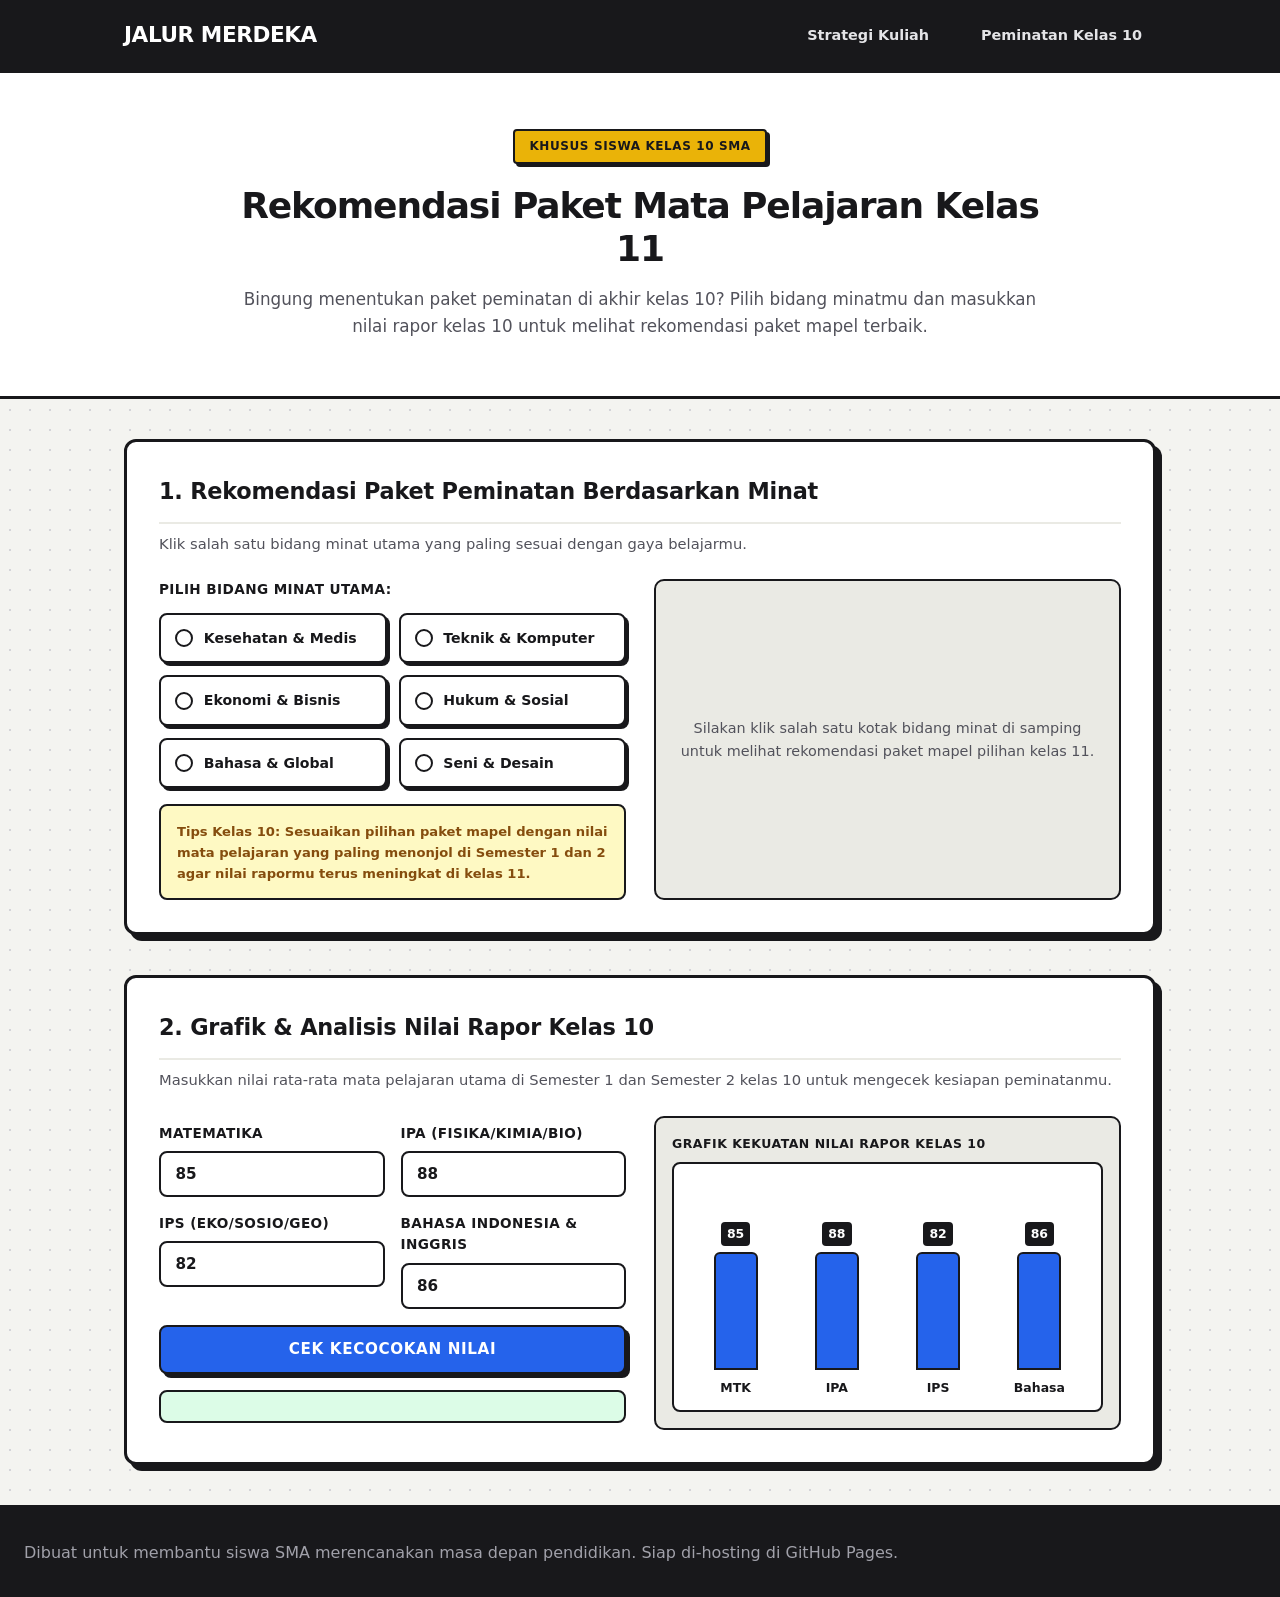
==== kelas10.html @ b03ec53b "Create kelas10.html for student subject recommendations This HTML file provides a structure for a we" ====
<!DOCTYPE html>
<html lang="id">
<head>
    <meta charset="UTF-8">
    <meta name="viewport" content="width=device-width, initial-scale=1.0">
    <title>Jalur Merdeka - Rekomendasi Peminatan Kelas 10</title>
    <link rel="stylesheet" href="style.css">
</head>
<body>

    <nav>
        <div class="nav-container">
            <div class="brand-title">Jalur Merdeka</div>
            <div class="nav-links">
                <a href="index.html">Strategi Kuliah</a>
                <a href="kelas10.html">Peminatan Kelas 10</a>
            </div>
        </div>
    </nav>

    <header>
        <div class="header-inner">
            <span class="badge-tag">Khusus Siswa Kelas 10 SMA</span>
            <h1>Rekomendasi Paket Mata Pelajaran Kelas 11</h1>
            <p>Bingung menentukan paket peminatan di akhir kelas 10? Pilih bidang minatmu dan masukkan nilai rapor kelas 10 untuk melihat rekomendasi paket mapel terbaik.</p>
        </div>
    </header>

    <main>

        <section class="card-section">
            <h2>1. Rekomendasi Paket Peminatan Berdasarkan Minat</h2>
            <p class="section-desc">Klik salah satu bidang minat utama yang paling sesuai dengan gaya belajarmu.</p>

            <div class="grid-2">
                <div>
                    <label class="field-label">Pilih Bidang Minat Utama:</label>
                    <div class="option-grid">
                        <label class="option-box">
                            <input type="radio" name="minatRadio" value="kesehatan" onchange="cekMinatKelas10()">
                            <span>Kesehatan & Medis</span>
                        </label>
                        <label class="option-box">
                            <input type="radio" name="minatRadio" value="teknik" onchange="cekMinatKelas10()">
                            <span>Teknik & Komputer</span>
                        </label>
                        <label class="option-box">
                            <input type="radio" name="minatRadio" value="bisnis" onchange="cekMinatKelas10()">
                            <span>Ekonomi & Bisnis</span>
                        </label>
                        <label class="option-box">
                            <input type="radio" name="minatRadio" value="sosial" onchange="cekMinatKelas10()">
                            <span>Hukum & Sosial</span>
                        </label>
                        <label class="option-box">
                            <input type="radio" name="minatRadio" value="bahasa" onchange="cekMinatKelas10()">
                            <span>Bahasa & Global</span>
                        </label>
                        <label class="option-box">
                            <input type="radio" name="minatRadio" value="kreatif" onchange="cekMinatKelas10()">
                            <span>Seni & Desain</span>
                        </label>
                    </div>

                    <div class="note-box">
                        Tips Kelas 10: Sesuaikan pilihan paket mapel dengan nilai mata pelajaran yang paling menonjol di Semester 1 dan 2 agar nilai rapormu terus meningkat di kelas 11.
                    </div>
                </div>

                <div id="hasilMinat10" class="result-panel">
                    <p class="placeholder-text">Silakan klik salah satu kotak bidang minat di samping untuk melihat rekomendasi paket mapel pilihan kelas 11.</p>
                </div>
            </div>
        </section>

        <section class="card-section">
            <h2>2. Grafik & Analisis Nilai Rapor Kelas 10</h2>
            <p class="section-desc">Masukkan nilai rata-rata mata pelajaran utama di Semester 1 dan Semester 2 kelas 10 untuk mengecek kesiapan peminatanmu.</p>

            <div class="grid-2 align-center">
                <div class="input-stack">
                    <div class="grid-2 compact-grid">
                        <div>
                            <label class="field-label" for="nMtk">Matematika</label>
                            <input type="number" id="nMtk" value="85" min="0" max="100" step="0.01" oninput="updateGrafik10()">
                        </div>
                        <div>
                            <label class="field-label" for="nIpa">IPA (Fisika/Kimia/Bio)</label>
                            <input type="number" id="nIpa" value="88" min="0" max="100" step="0.01" oninput="updateGrafik10()">
                        </div>
                        <div>
                            <label class="field-label" for="nIps">IPS (Eko/Sosio/Geo)</label>
                            <input type="number" id="nIps" value="82" min="0" max="100" step="0.01" oninput="updateGrafik10()">
                        </div>
                        <div>
                            <label class="field-label" for="nBhs">Bahasa Indonesia & Inggris</label>
                            <input type="number" id="nBhs" value="86" min="0" max="100" step="0.01" oninput="updateGrafik10()">
                        </div>
                    </div>
                    <button type="button" onclick="updateGrafik10()" class="btn-solid">
                        Cek Kecocokan Nilai
                    </button>
                    <div id="statusNilai10" class="status-banner status-good"></div>
                </div>

                <div class="result-panel chart-box">
                    <div class="chart-heading">Grafik Kekuatan Nilai Rapor Kelas 10</div>
                    <div class="bar-chart-area">
                        <div class="bar-col">
                            <span id="lblK1" class="bar-val">85</span>
                            <div id="barK1" class="bar-fill"></div>
                            <span class="bar-name">MTK</span>
                        </div>
                        <div class="bar-col">
                            <span id="lblK2" class="bar-val">88</span>
                            <div id="barK2" class="bar-fill"></div>
                            <span class="bar-name">IPA</span>
                        </div>
                        <div class="bar-col">
                            <span id="lblK3" class="bar-val">82</span>
                            <div id="barK3" class="bar-fill"></div>
                            <span class="bar-name">IPS</span>
                        </div>
                        <div class="bar-col">
                            <span id="lblK4" class="bar-val">86</span>
                            <div id="barK4" class="bar-fill"></div>
                            <span class="bar-name">Bahasa</span>
                        </div>
                    </div>
                </div>
            </div>
        </section>

    </main>

    <footer>
        <p>Dibuat untuk membantu siswa SMA merencanakan masa depan pendidikan. Siap di-hosting di GitHub Pages.</p>
    </footer>

    <script src="kelas10.js"></script>
</body>
</html>
---- style.css ----
:root {
  --bg-page: #f4f4f0;
  --bg-card: #ffffff;
  --bg-subtle: #eaeae4;
  --ink-primary: #18181b;
  --ink-secondary: #52525b;
  --accent-primary: #2563eb;
  --accent-hover: #1d4ed8;
  --accent-secondary: #eab308;
  --border-dark: #18181b;
  --border-light: #d4d4d8;
  --status-success-bg: #dcfce7;
  --status-success-text: #166534;
  --status-warn-bg: #fef9c3;
  --status-warn-text: #854d0e;
}

* {
  box-sizing: border-box;
  margin: 0;
  padding: 0;
}

body {
  font-family: system-ui, -apple-system, BlinkMacSystemFont, "Segoe UI", Roboto, sans-serif;
  background-color: var(--bg-page);
  background-image: radial-gradient(#d4d4d8 1px, transparent 1px);
  background-size: 20px 20px;
  color: var(--ink-primary);
  line-height: 1.6;
}

nav {
  background-color: var(--ink-primary);
  color: #ffffff;
  border-bottom: 3px solid var(--border-dark);
  position: sticky;
  top: 0;
  z-index: 50;
}

.nav-container {
  max-width: 1080px;
  margin: 0 auto;
  padding: 1rem 1.5rem;
  display: flex;
  justify-content: space-between;
  align-items: center;
}

.brand-title {
  font-size: 1.35rem;
  font-weight: 800;
  letter-spacing: -0.02em;
  text-transform: uppercase;
}

.nav-links {
  display: flex;
  gap: 1.5rem;
}

.nav-links a {
  color: #e4e4e7;
  text-decoration: none;
  font-size: 0.9rem;
  font-weight: 600;
  padding: 0.35rem 0.75rem;
  border: 2px solid transparent;
  border-radius: 6px;
  transition: all 0.15s ease;
}

.nav-links a:hover {
  background-color: var(--accent-secondary);
  color: var(--ink-primary);
  border-color: var(--border-dark);
}

header {
  background-color: var(--bg-card);
  border-bottom: 3px solid var(--border-dark);
  padding: 3.5rem 1.5rem;
  text-align: center;
}

.header-inner {
  max-width: 800px;
  margin: 0 auto;
}

.badge-tag {
  display: inline-block;
  background-color: var(--accent-secondary);
  color: var(--ink-primary);
  font-size: 0.75rem;
  font-weight: 800;
  text-transform: uppercase;
  letter-spacing: 0.05em;
  padding: 0.35rem 0.9rem;
  border: 2px solid var(--border-dark);
  border-radius: 4px;
  box-shadow: 3px 3px 0px var(--border-dark);
}

header h1 {
  margin-top: 1.25rem;
  font-size: 2.25rem;
  font-weight: 800;
  line-height: 1.2;
  letter-spacing: -0.03em;
}

header p {
  margin-top: 1rem;
  color: var(--ink-secondary);
  font-size: 1.05rem;
}

main {
  max-width: 1080px;
  margin: 0 auto;
  padding: 2.5rem 1.5rem;
  display: flex;
  flex-direction: column;
  gap: 2.5rem;
}

.card-section {
  background-color: var(--bg-card);
  border: 3px solid var(--border-dark);
  border-radius: 12px;
  padding: 2rem;
  box-shadow: 6px 6px 0px var(--border-dark);
}

.card-section h2 {
  font-size: 1.4rem;
  font-weight: 800;
  letter-spacing: -0.01em;
  border-bottom: 2px solid var(--bg-subtle);
  padding-bottom: 0.75rem;
}

.section-desc {
  font-size: 0.92rem;
  color: var(--ink-secondary);
  margin-top: 0.5rem;
}

.grid-2 {
  display: grid;
  grid-template-columns: repeat(auto-fit, minmax(280px, 1fr));
  gap: 1.75rem;
  margin-top: 1.5rem;
}

.grid-2.align-center {
  align-items: center;
}

.grid-2.compact-grid {
  margin-top: 0;
  gap: 1rem;
  grid-template-columns: repeat(auto-fit, minmax(180px, 1fr));
}

.grid-3 {
  display: grid;
  grid-template-columns: repeat(auto-fit, minmax(260px, 1fr));
  gap: 1.25rem;
  margin-top: 1.5rem;
}

.input-stack {
  display: flex;
  flex-direction: column;
  gap: 1rem;
}

.search-input {
  margin-bottom: 1rem;
}

.option-grid {
  display: grid;
  grid-template-columns: repeat(auto-fit, minmax(180px, 1fr));
  gap: 0.75rem;
  margin-top: 0.75rem;
}

.option-box {
  position: relative;
  display: flex;
  align-items: center;
  gap: 0.65rem;
  background-color: var(--bg-card);
  border: 2px solid var(--border-dark);
  border-radius: 8px;
  padding: 0.75rem 0.9rem;
  cursor: pointer;
  font-size: 0.88rem;
  font-weight: 600;
  box-shadow: 3px 3px 0px var(--border-dark);
  transition: transform 0.1s ease, background-color 0.15s ease;
  user-select: none;
}

.option-box:hover {
  background-color: var(--bg-subtle);
  transform: translate(-1px, -1px);
  box-shadow: 4px 4px 0px var(--border-dark);
}

.option-box input[type="checkbox"],
.option-box input[type="radio"] {
  appearance: none;
  width: 18px;
  height: 18px;
  border: 2px solid var(--border-dark);
  border-radius: 4px;
  background-color: #ffffff;
  cursor: pointer;
  flex-shrink: 0;
  display: grid;
  place-content: center;
}

.option-box input[type="radio"] {
  border-radius: 50%;
}

.option-box input[type="checkbox"]:checked,
.option-box input[type="radio"]:checked {
  background-color: var(--accent-primary);
}

.option-box input[type="checkbox"]:checked::before {
  content: "";
  width: 9px;
  height: 9px;
  background-color: #ffffff;
  clip-path: polygon(14% 44%, 0 65%, 50% 100%, 100% 16%, 80% 0%, 43% 62%);
}

.option-box input[type="radio"]:checked::before {
  content: "";
  width: 8px;
  height: 8px;
  border-radius: 50%;
  background-color: #ffffff;
}

.option-box:has(input:checked) {
  background-color: #dbeafe;
  border-color: var(--accent-primary);
  box-shadow: 3px 3px 0px var(--accent-primary);
}

label.field-label {
  display: block;
  font-size: 0.85rem;
  font-weight: 700;
  margin-bottom: 0.4rem;
  text-transform: uppercase;
  letter-spacing: 0.03em;
}

select,
input[type="number"],
input[type="text"] {
  width: 100%;
  padding: 0.75rem 0.9rem;
  font-family: inherit;
  font-size: 0.95rem;
  font-weight: 600;
  color: var(--ink-primary);
  background-color: var(--bg-card);
  border: 2px solid var(--border-dark);
  border-radius: 8px;
  outline: none;
}

select:focus,
input[type="number"]:focus,
input[type="text"]:focus {
  border-color: var(--accent-primary);
  box-shadow: 3px 3px 0px var(--accent-primary);
}

.btn-solid {
  width: 100%;
  padding: 0.85rem 1.25rem;
  font-family: inherit;
  font-size: 0.95rem;
  font-weight: 700;
  text-transform: uppercase;
  letter-spacing: 0.04em;
  color: #ffffff;
  background-color: var(--accent-primary);
  border: 2px solid var(--border-dark);
  border-radius: 8px;
  box-shadow: 4px 4px 0px var(--border-dark);
  cursor: pointer;
  transition: transform 0.1s ease, background-color 0.15s ease;
}

.btn-solid:hover {
  background-color: var(--accent-hover);
  transform: translate(-1px, -1px);
  box-shadow: 5px 5px 0px var(--border-dark);
}

.btn-solid:active {
  transform: translate(2px, 2px);
  box-shadow: 1px 1px 0px var(--border-dark);
}

.result-panel {
  background-color: var(--bg-subtle);
  border: 2px solid var(--border-dark);
  border-radius: 10px;
  padding: 1.5rem;
  display: flex;
  flex-direction: column;
  justify-content: center;
}

.result-panel.chart-box {
  padding: 1rem;
  min-height: 280px;
}

.placeholder-text {
  font-size: 0.9rem;
  color: var(--ink-secondary);
  text-align: center;
}

.result-title {
  font-size: 1.15rem;
  font-weight: 800;
  color: var(--accent-primary);
}

.result-block {
  margin-top: 0.85rem;
}

.result-label-priority {
  font-size: 0.75rem;
  font-weight: 800;
  text-transform: uppercase;
  color: #be123c;
  display: block;
}

.result-value-priority {
  font-size: 0.95rem;
  font-weight: 800;
  margin-top: 0.25rem;
  color: var(--ink-primary);
}

.result-label-secondary {
  font-size: 0.75rem;
  font-weight: 800;
  text-transform: uppercase;
  color: var(--ink-secondary);
  display: block;
}

.result-value-secondary {
  font-size: 0.88rem;
  font-weight: 600;
  margin-top: 0.25rem;
}

.strategy-box {
  margin-top: 1rem;
  padding: 0.75rem;
  background-color: #ffffff;
  border: 2px solid var(--border-dark);
  border-radius: 6px;
  font-size: 0.82rem;
}

.chart-heading {
  font-size: 0.78rem;
  font-weight: 800;
  text-transform: uppercase;
  letter-spacing: 0.04em;
  margin-bottom: 0.5rem;
  color: var(--ink-primary);
}

.bar-chart-area {
  background-color: #ffffff;
  border: 2px solid var(--border-dark);
  border-radius: 8px;
  padding: 1.25rem 1rem 0.75rem 1rem;
  height: 250px;
  display: flex;
  align-items: flex-end;
  justify-content: space-around;
  gap: 10px;
}

.bar-col {
  flex: 1;
  height: 100%;
  display: flex;
  flex-direction: column;
  justify-content: flex-end;
  align-items: center;
}

.bar-val {
  font-size: 0.78rem;
  font-weight: 800;
  margin-bottom: 6px;
  background-color: var(--ink-primary);
  color: #ffffff;
  padding: 2px 6px;
  border-radius: 4px;
}

.bar-fill {
  width: 100%;
  max-width: 44px;
  height: 55%;
  background-color: var(--accent-primary);
  border: 2px solid var(--border-dark);
  border-radius: 6px 6px 0 0;
  transition: height 0.25s ease;
}

.bar-name {
  font-size: 0.78rem;
  font-weight: 800;
  margin-top: 8px;
}

.note-box {
  margin-top: 1rem;
  padding: 0.9rem 1rem;
  background-color: var(--status-warn-bg);
  color: var(--status-warn-text);
  border: 2px solid var(--border-dark);
  border-radius: 8px;
  font-size: 0.82rem;
  font-weight: 600;
}

.status-banner {
  padding: 0.9rem 1rem;
  border: 2px solid var(--border-dark);
  border-radius: 8px;
  font-size: 0.88rem;
  font-weight: 600;
}

.status-good {
  background-color: var(--status-success-bg);
  color: var(--status-success-text);
}

.status-warn {
  background-color: var(--status-warn-bg);
  color: var(--status-warn-text);
}

.idea-card {
  background-color: var(--bg-card);
  border: 2px solid var(--border-dark);
  border-radius: 10px;
  padding: 1.25rem;
  box-shadow: 4px 4px 0px var(--border-dark);
  display: flex;
  flex-direction: column;
  gap: 0.5rem;
}

.idea-tag {
  align-self: flex-start;
  font-size: 0.72rem;
  font-weight: 800;
  text-transform: uppercase;
  padding: 0.25rem 0.6rem;
  background-color: var(--bg-subtle);
  border: 1.5px solid var(--border-dark);
  border-radius: 4px;
}

.idea-card h3 {
  font-size: 1.05rem;
  font-weight: 800;
}

.idea-card p {
  font-size: 0.86rem;
  color: var(--ink-secondary);
}

footer {
  background-color: var(--ink-primary);
  color: #a1a1aa;
  border-top: 3px solid var(--border-dark);
  padding: 2rem 1.5rem;
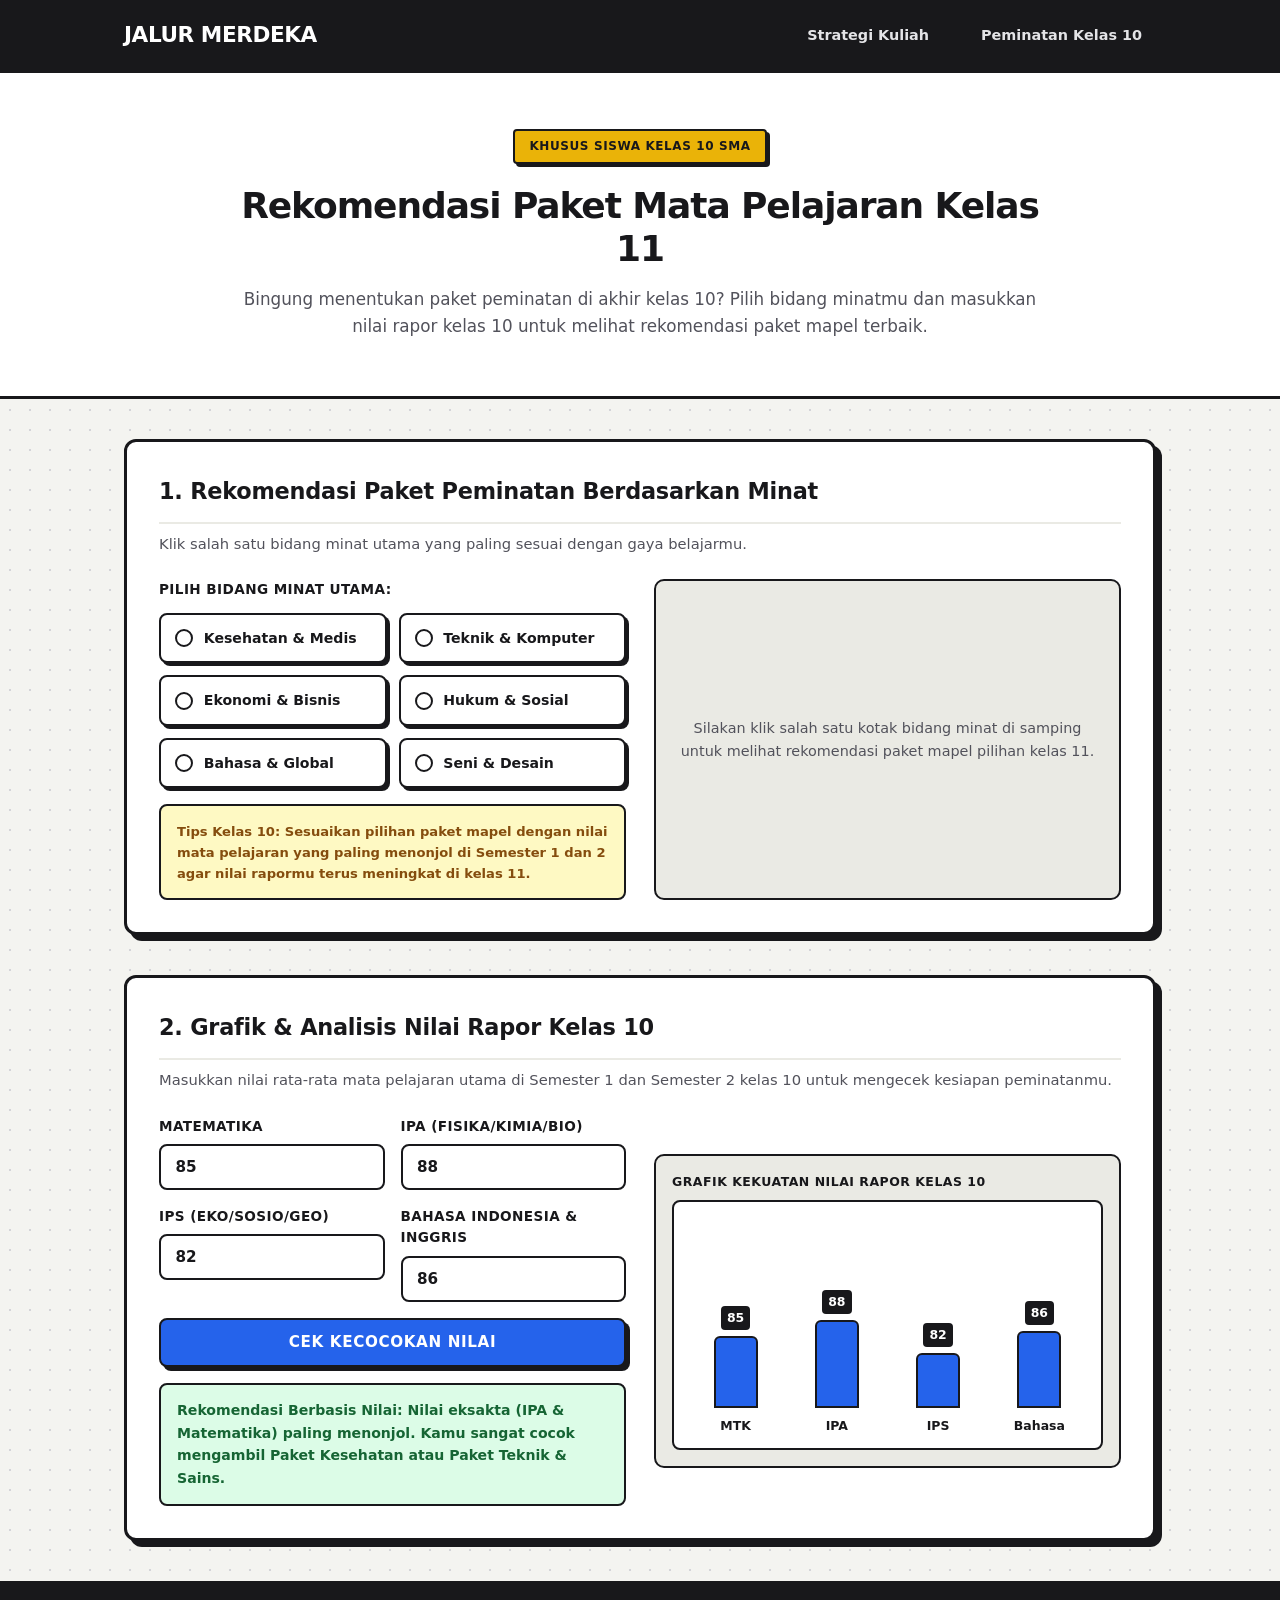
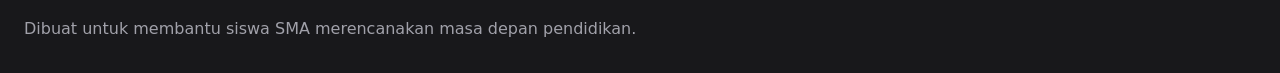
==== commit 71095872: "Update footer text in kelas10.html Removed mention of GitHub Pages from footer." ====
--- a/kelas10.html
+++ b/kelas10.html
@@ -134,7 +134,7 @@
     </main>
 
     <footer>
-        <p>Dibuat untuk membantu siswa SMA merencanakan masa depan pendidikan. Siap di-hosting di GitHub Pages.</p>
+        <p>Dibuat untuk membantu siswa SMA merencanakan masa depan pendidikan.</p>
     </footer>
 
     <script src="kelas10.js"></script>
